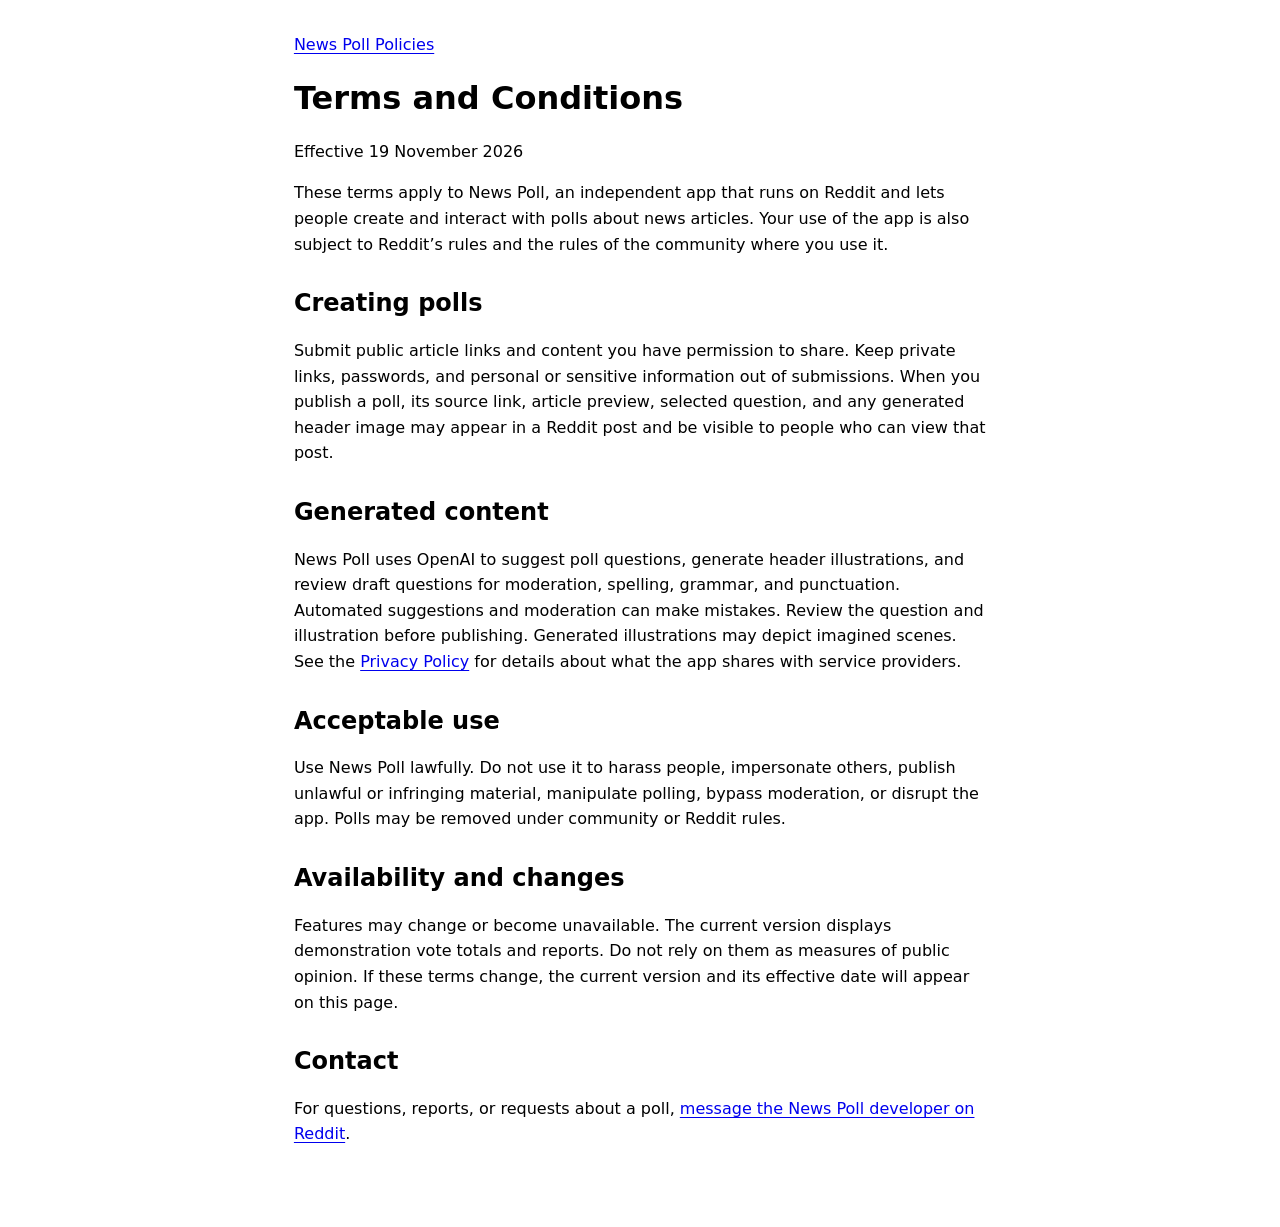
==== terms/index.html @ 2a846131 "Publish News Poll terms and privacy policy" ====
<!doctype html>
<html lang="en">
  <head>
    <meta charset="utf-8">
    <meta name="viewport" content="width=device-width, initial-scale=1">
    <title>Terms and Conditions | News Poll</title>
    <link rel="stylesheet" href="../styles.css">
  </head>
  <body>
    <main>
      <nav aria-label="News Poll policies"><a href="../">News Poll Policies</a></nav>
      <h1>Terms and Conditions</h1>
      <p>Effective <time datetime="2026-11-19">19 November 2026</time></p>
      <p>These terms apply to News Poll, an independent app that runs on Reddit and lets people create and interact with polls about news articles. Your use of the app is also subject to Reddit’s rules and the rules of the community where you use it.</p>

      <h2>Creating polls</h2>
      <p>Submit public article links and content you have permission to share. Keep private links, passwords, and personal or sensitive information out of submissions. When you publish a poll, its source link, article preview, selected question, and any generated header image may appear in a Reddit post and be visible to people who can view that post.</p>

      <h2>Generated content</h2>
      <p>News Poll uses OpenAI to suggest poll questions, generate header illustrations, and review draft questions for moderation, spelling, grammar, and punctuation. Automated suggestions and moderation can make mistakes. Review the question and illustration before publishing. Generated illustrations may depict imagined scenes. See the <a href="../privacy/">Privacy Policy</a> for details about what the app shares with service providers.</p>

      <h2>Acceptable use</h2>
      <p>Use News Poll lawfully. Do not use it to harass people, impersonate others, publish unlawful or infringing material, manipulate polling, bypass moderation, or disrupt the app. Polls may be removed under community or Reddit rules.</p>

      <h2>Availability and changes</h2>
      <p>Features may change or become unavailable. The current version displays demonstration vote totals and reports. Do not rely on them as measures of public opinion. If these terms change, the current version and its effective date will appear on this page.</p>

      <h2>Contact</h2>
      <p>For questions, reports, or requests about a poll, <a href="https://www.reddit.com/message/compose/?to=ineedtopooargh">message the News Poll developer on Reddit</a>.</p>
    </main>
  </body>
</html>
---- styles.css ----
:root {
  color-scheme: light dark;
  font: 100%/1.6 system-ui, sans-serif;
}

body {
  margin: 0;
}

main {
  max-width: 68ch;
  margin-inline: auto;
  padding: 2rem 1.25rem 4rem;
}

h1,
h2 {
  line-height: 1.2;
}

h2 {
  margin-top: 2rem;
}

a {
  text-underline-offset: 0.16em;
}
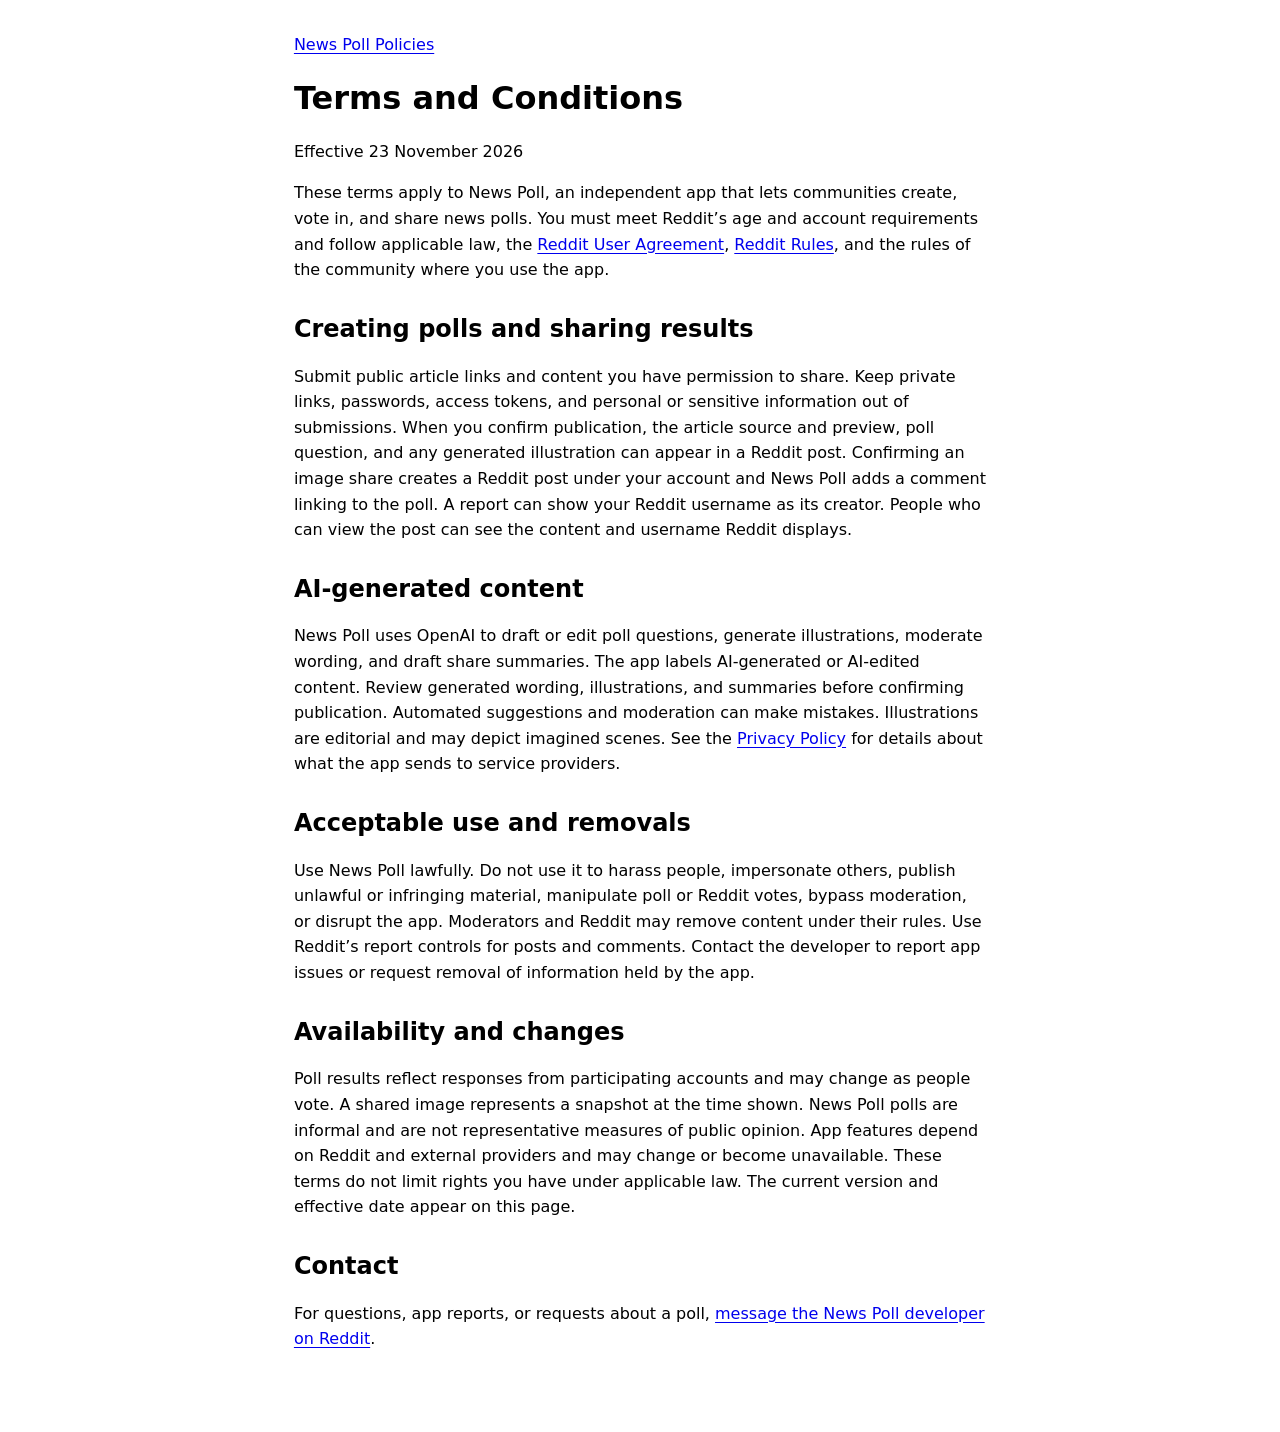
==== commit 74ff7041: "Update News Poll terms and privacy disclosures" ====
--- a/terms/index.html
+++ b/terms/index.html
@@ -10,23 +10,23 @@
     <main>
       <nav aria-label="News Poll policies"><a href="../">News Poll Policies</a></nav>
       <h1>Terms and Conditions</h1>
-      <p>Effective <time datetime="2026-11-19">19 November 2026</time></p>
-      <p>These terms apply to News Poll, an independent app that runs on Reddit and lets people create and interact with polls about news articles. Your use of the app is also subject to Reddit’s rules and the rules of the community where you use it.</p>
+      <p>Effective <time datetime="2026-11-23">23 November 2026</time></p>
+      <p>These terms apply to News Poll, an independent app that lets communities create, vote in, and share news polls. You must meet Reddit’s age and account requirements and follow applicable law, the <a href="https://redditinc.com/policies/user-agreement">Reddit User Agreement</a>, <a href="https://redditinc.com/policies/content-policy">Reddit Rules</a>, and the rules of the community where you use the app.</p>
 
-      <h2>Creating polls</h2>
-      <p>Submit public article links and content you have permission to share. Keep private links, passwords, and personal or sensitive information out of submissions. When you publish a poll, its source link, article preview, selected question, and any generated header image may appear in a Reddit post and be visible to people who can view that post.</p>
+      <h2>Creating polls and sharing results</h2>
+      <p>Submit public article links and content you have permission to share. Keep private links, passwords, access tokens, and personal or sensitive information out of submissions. When you confirm publication, the article source and preview, poll question, and any generated illustration can appear in a Reddit post. Confirming an image share creates a Reddit post under your account and News Poll adds a comment linking to the poll. A report can show your Reddit username as its creator. People who can view the post can see the content and username Reddit displays.</p>
 
-      <h2>Generated content</h2>
-      <p>News Poll uses OpenAI to suggest poll questions, generate header illustrations, and review draft questions for moderation, spelling, grammar, and punctuation. Automated suggestions and moderation can make mistakes. Review the question and illustration before publishing. Generated illustrations may depict imagined scenes. See the <a href="../privacy/">Privacy Policy</a> for details about what the app shares with service providers.</p>
+      <h2>AI-generated content</h2>
+      <p>News Poll uses OpenAI to draft or edit poll questions, generate illustrations, moderate wording, and draft share summaries. The app labels AI-generated or AI-edited content. Review generated wording, illustrations, and summaries before confirming publication. Automated suggestions and moderation can make mistakes. Illustrations are editorial and may depict imagined scenes. See the <a href="../privacy/">Privacy Policy</a> for details about what the app sends to service providers.</p>
 
-      <h2>Acceptable use</h2>
-      <p>Use News Poll lawfully. Do not use it to harass people, impersonate others, publish unlawful or infringing material, manipulate polling, bypass moderation, or disrupt the app. Polls may be removed under community or Reddit rules.</p>
+      <h2>Acceptable use and removals</h2>
+      <p>Use News Poll lawfully. Do not use it to harass people, impersonate others, publish unlawful or infringing material, manipulate poll or Reddit votes, bypass moderation, or disrupt the app. Moderators and Reddit may remove content under their rules. Use Reddit’s report controls for posts and comments. Contact the developer to report app issues or request removal of information held by the app.</p>
 
       <h2>Availability and changes</h2>
-      <p>Features may change or become unavailable. The current version displays demonstration vote totals and reports. Do not rely on them as measures of public opinion. If these terms change, the current version and its effective date will appear on this page.</p>
+      <p>Poll results reflect responses from participating accounts and may change as people vote. A shared image represents a snapshot at the time shown. News Poll polls are informal and are not representative measures of public opinion. App features depend on Reddit and external providers and may change or become unavailable. These terms do not limit rights you have under applicable law. The current version and effective date appear on this page.</p>
 
       <h2>Contact</h2>
-      <p>For questions, reports, or requests about a poll, <a href="https://www.reddit.com/message/compose/?to=ineedtopooargh">message the News Poll developer on Reddit</a>.</p>
+      <p>For questions, app reports, or requests about a poll, <a href="https://www.reddit.com/message/compose/?to=ineedtopooargh">message the News Poll developer on Reddit</a>.</p>
     </main>
   </body>
 </html>
